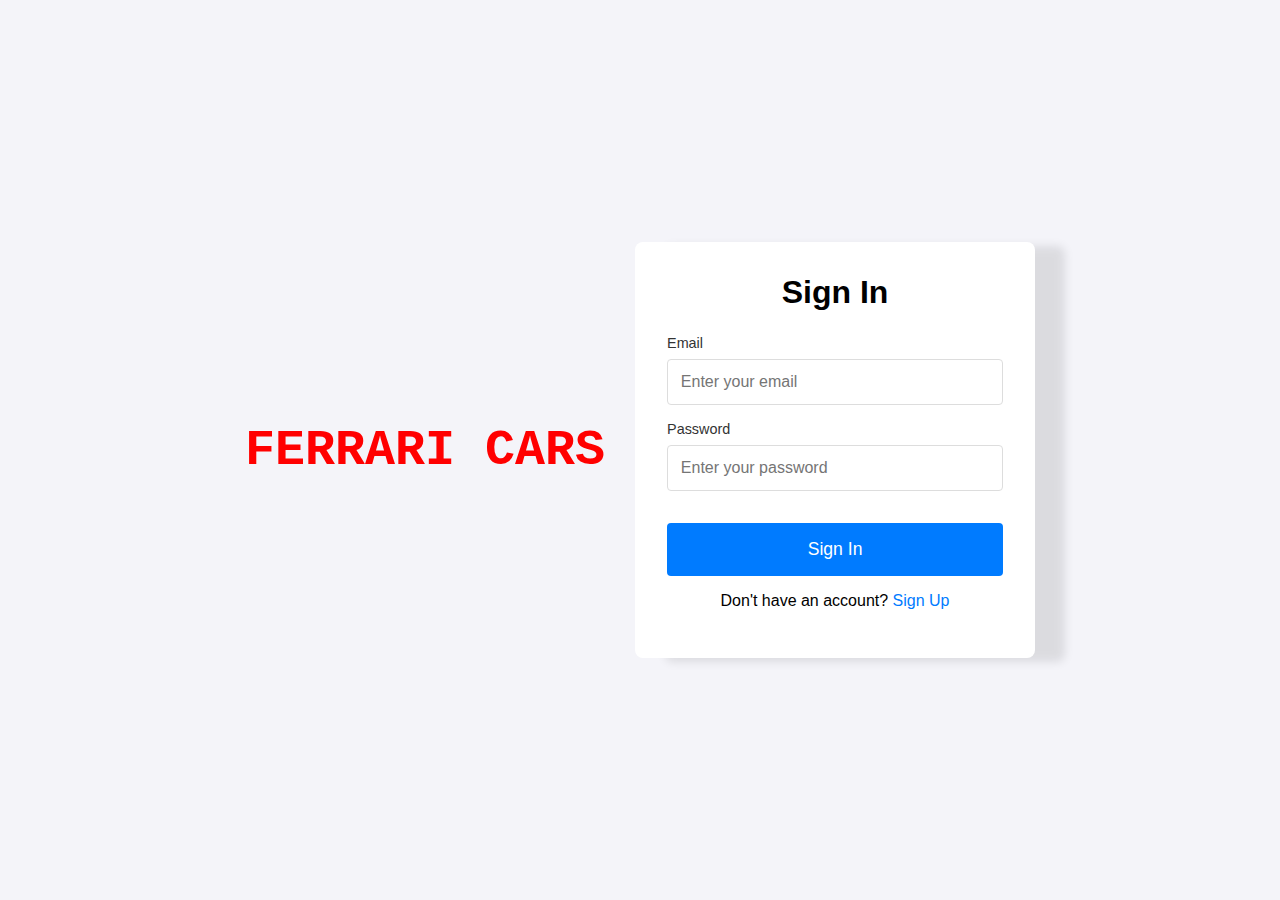
==== index2.html @ ab538113 "ferrari car sales" ====
<!DOCTYPE html>
<html lang="en">
<head>
  <meta charset="UTF-8">
  <meta name="viewport" content="width=device-width, initial-scale=1.0">
  <title>Sign In</title>
  <link rel="stylesheet" href="styles.css">
</head>
<body>
    <div class="full">
        <h1 class="cars">FERRARI CARS</h1>
  <div class="container">
    <form id="signinForm" class="form">
      <h1>Sign In</h1>
      <div class="input-group">
        <label for="signinEmail">Email</label>
        <input type="email" id="signinEmail" placeholder="Enter your email" required>
      </div>
      <div class="input-group">
        <label for="signinPassword">Password</label>
        <input type="password" id="signinPassword" placeholder="Enter your password" required>
      </div>
      <button type="submit">Sign In</button>
      <p>Don't have an account? <a href="signup.html">Sign Up</a></p>
      <div id="error-message" class="error-message"></div>
    </form>
  </div>
    </div>

  <script>
    document.getElementById('signinForm').addEventListener('submit', function(event) {
      event.preventDefault(); 

      const emailInput = document.getElementById('signinEmail').value;
      const passwordInput = document.getElementById('signinPassword').value;
      const storedEmail = localStorage.getItem('userEmail');
      const storedPassword = localStorage.getItem('userPassword');
      const storedUserName = localStorage.getItem('userName'); // Get stored username
      const errorMessageDiv = document.getElementById('error-message');

      // Check if the entered email and password match the stored ones
      if (emailInput === storedEmail && passwordInput === storedPassword) {
        // Store the username for use on the landing page
        localStorage.setItem('userName', storedUserName); // Store username in session
        // Redirect to the landing page
        window.location.href = './index3.html';
      } else {
        // Show error message if credentials are incorrect
        errorMessageDiv.textContent = 'Invalid email or password. Please try again.';
        errorMessageDiv.style.color = 'red';
      }
    });
  </script>
</body>
</html>
---- styles.css ----
* {
    margin: 0;
    padding: 0;
    box-sizing: border-box;
  }
  
  .full {
    font-family: Arial, sans-serif;
    background-color: #f4f4f9;
    display: flex;
    justify-content: center;
    align-items: center;
    height: 100vh;
    background-image: url("../IMAGES/bangkok-thailand-08082022-lamborghini-luxury-super-car-fast-sports-premium-lighting-background-3d-illustration_67\ \(3\).jpg");
    background-size: cover;
    background-repeat: no-repeat;
  }
  
  .cars{
    margin-right: 30px;
    color: red;
    font-family: 'Courier New', Courier, monospace;
    font-size: 50px;
    font-weight: 900;
    }
  .container {
    width: 100%;
    max-width: 400px;
    padding: 2rem;
    background-color: white;
    border-radius: 8px;
    box-shadow: 30px 4px 10px rgba(0, 0, 0, 0.1);
   
  }
  
  .form h1 {
    text-align: center;
    margin-bottom: 1.5rem;
  }
  
  .input-group {
    margin-bottom: 1rem;
  }
  
  label {
    display: block;
    font-size: 0.9rem;
    color: #333;
  }
  
  input {
    width: 100%;
    padding: 0.8rem;
    margin-top: 0.5rem;
    border: 1px solid #ddd;
    border-radius: 4px;
    font-size: 1rem;
  }
  
  button {
    width: 100%;
    padding: 1rem;
    background-color: #007bff;
    border: none;
    color: white;
    font-size: 1.1rem;
    cursor: pointer;
    border-radius: 4px;
    margin-top: 1rem;
  }
  
  button:hover {
    background-color: #0056b3;
  }
  
  p {
    text-align: center;
    margin-top: 1rem;
  }
  
  a {
    color: #007bff;
    text-decoration: none;
  }
  
  a:hover {
    text-decoration: underline;
  }
  
  .error-message {
    margin-top: 1rem;
    text-align: center;
    color: red;
    font-size: 0.9rem;
  }
  .sec2{
    border: medium solid red;
    height: 100vh;
  }
  .rice{
    border-radius: 10px;
    width: 50%;
    height: 50px;
    font-size: 30px;
    color: white;
    background-color: red;
    cursor: pointer;
  }
  .ton:hover{
    background-color: rgba(255, 0, 0, 0.397)a(255, 0, 0, 0.623)a(255, 0, 0, 0.623)a(255, 0, 0, 0.623)a(255, 0, 0, 0.623);
  }
  .items{
    
    }
    .ton{
        width: 50%;
        border-radius: 10px;
    }
  
  @media (max-width: 600px) {
    .container {
      width: 90%;
    }
  }
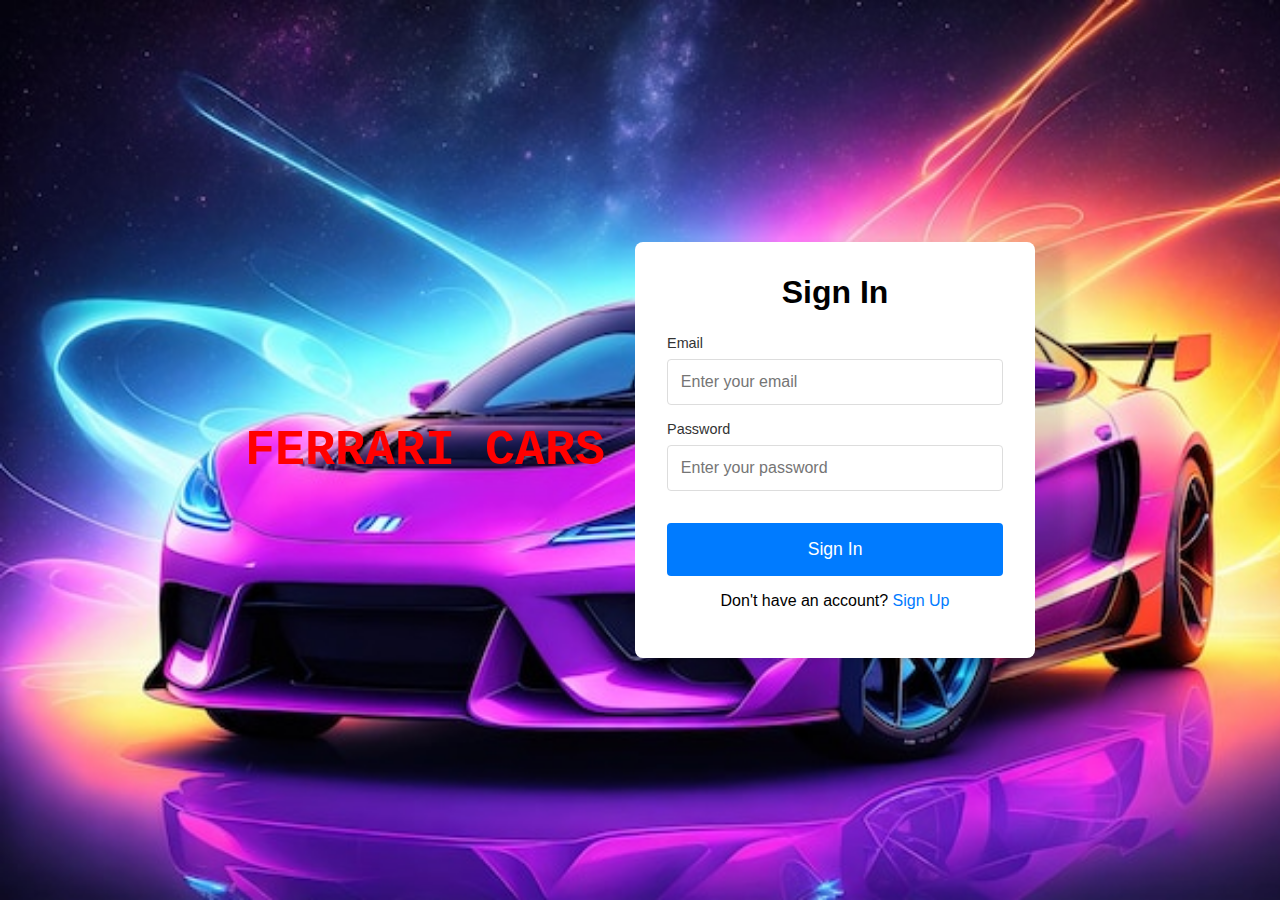
==== commit 4c3814a3: "sign up page" ====
--- a/index2.html
+++ b/index2.html
@@ -27,29 +27,30 @@
   </div>
     </div>
 
-  <script>
-    document.getElementById('signinForm').addEventListener('submit', function(event) {
-      event.preventDefault(); 
-
-      const emailInput = document.getElementById('signinEmail').value;
-      const passwordInput = document.getElementById('signinPassword').value;
-      const storedEmail = localStorage.getItem('userEmail');
-      const storedPassword = localStorage.getItem('userPassword');
-      const storedUserName = localStorage.getItem('userName'); // Get stored username
-      const errorMessageDiv = document.getElementById('error-message');
-
-      // Check if the entered email and password match the stored ones
-      if (emailInput === storedEmail && passwordInput === storedPassword) {
-        // Store the username for use on the landing page
-        localStorage.setItem('userName', storedUserName); // Store username in session
-        // Redirect to the landing page
-        window.location.href = './index3.html';
-      } else {
-        // Show error message if credentials are incorrect
-        errorMessageDiv.textContent = 'Invalid email or password. Please try again.';
-        errorMessageDiv.style.color = 'red';
-      }
-    });
-  </script>
+    <script>
+      document.getElementById('signinForm').addEventListener('submit', function(event) {
+        event.preventDefault();
+    
+        const emailInput = document.getElementById('signinEmail').value;
+        const passwordInput = document.getElementById('signinPassword').value;
+        const errorMessageDiv = document.getElementById('error-message');
+    
+        // Retrieve users from localStorage
+        let users = JSON.parse(localStorage.getItem('users')) || [];
+    
+        // Find matching user
+        const validUser = users.find(user => user.email === emailInput && user.password === passwordInput);
+    
+        if (validUser) {
+          // Store the logged-in user's username
+          localStorage.setItem('loggedInUser', validUser.username);
+          window.location.href = './index3.html'; // Redirect to the landing page
+        } else {
+          errorMessageDiv.textContent = 'Invalid email or password. Please try again.';
+          errorMessageDiv.style.color = 'red';
+        }
+      });
+    </script>
+    
 </body>
 </html>
--- a/styles.css
+++ b/styles.css
@@ -11,7 +11,7 @@
     justify-content: center;
     align-items: center;
     height: 100vh;
-    background-image: url("../IMAGES/bangkok-thailand-08082022-lamborghini-luxury-super-car-fast-sports-premium-lighting-background-3d-illustration_67\ \(3\).jpg");
+    background-image: url("./images/abstract-canvas-neon-light-car-automobile-artwork-design-digital-art_717440-3854.jpg");
     background-size: cover;
     background-repeat: no-repeat;
   }
